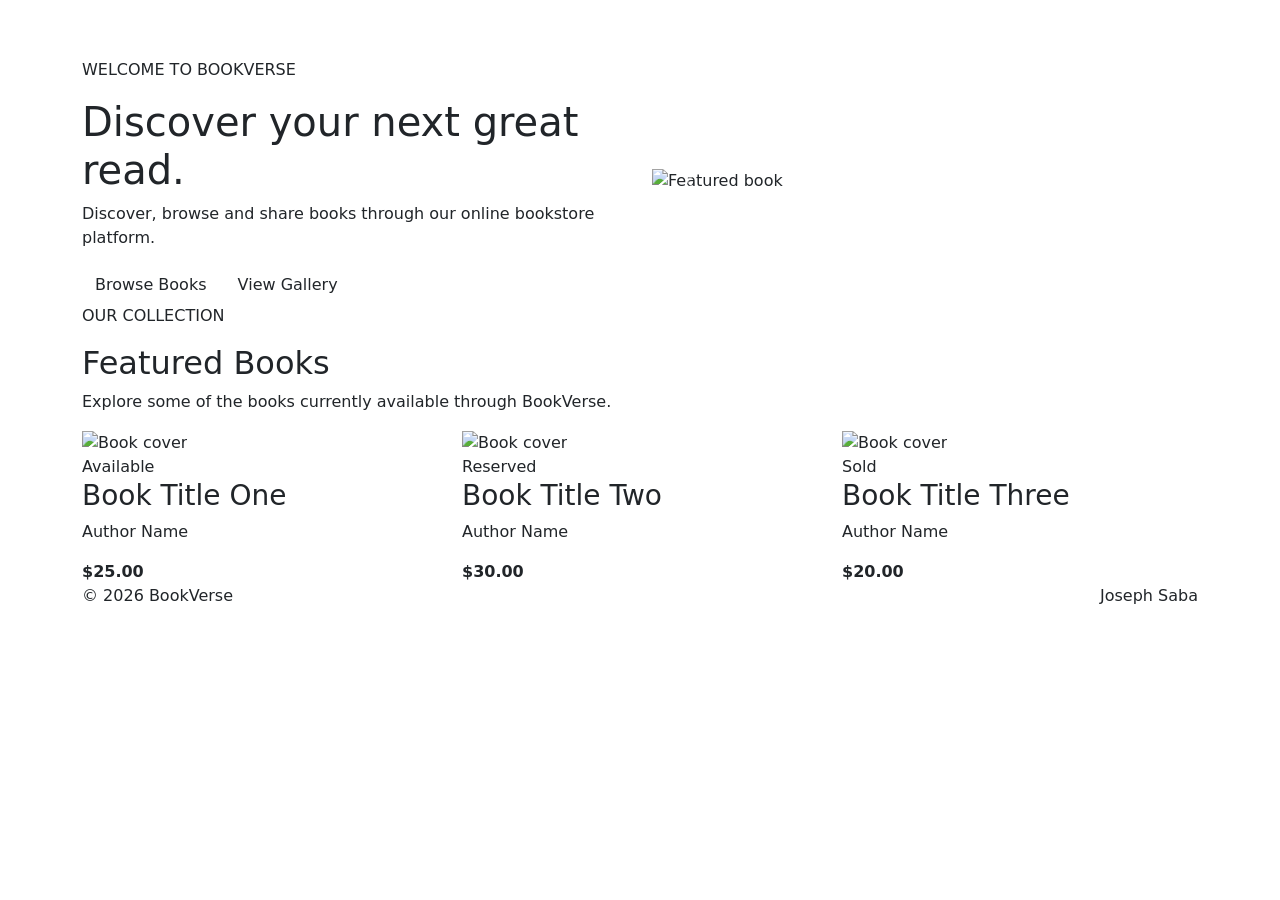
==== a1/index.html @ 8019f0b9 "Fix BookVerse homepage"" ====
<!DOCTYPE html>
<html lang="en">

<head>
    <meta charset="UTF-8">
    <meta name="viewport" content="width=device-width, initial-scale=1.0">

    <title>BookVerse | Home</title>

    <!-- Bootstrap 5 -->
    <link
        href="https://cdn.jsdelivr.net/npm/bootstrap@5.3.3/dist/css/bootstrap.min.css"
        rel="stylesheet"
    >

    <!-- Google Fonts -->
    <link
        href="https://fonts.googleapis.com/css2?family=Elms+Sans:wght@400;500;600;700&family=Righteous&display=swap"
        rel="stylesheet"
    >

    <!-- Material Icons -->
    <link
        href="https://fonts.googleapis.com/icon?family=Material+Icons"
        rel="stylesheet"
    >

    <!-- YOUR CSS -->
    <link rel="stylesheet" href="style.css">
</head>


<body>

<!-- ================= NAVBAR ================= -->

<nav class="navbar navbar-expand-lg navbar-dark">
    <div class="container">

        <a class="navbar-brand" href="index.html">
            <span class="material-icons">menu_book</span>
            BookVerse
        </a>

        <button
            class="navbar-toggler"
            type="button"
            data-bs-toggle="collapse"
            data-bs-target="#navbarMenu"
            aria-controls="navbarMenu"
            aria-expanded="false"
            aria-label="Toggle navigation"
        >
            <span class="navbar-toggler-icon"></span>
        </button>

        <div class="collapse navbar-collapse" id="navbarMenu">

            <ul class="navbar-nav ms-auto">

                <li class="nav-item">
                    <a class="nav-link active" href="index.html">
                        Home
                    </a>
                </li>

                <li class="nav-item">
                    <a class="nav-link" href="books.html">
                        Books
                    </a>
                </li>

                <li class="nav-item">
                    <a class="nav-link" href="gallery.html">
                        Gallery
                    </a>
                </li>

                <li class="nav-item">
                    <a class="nav-link" href="add.html">
                        Add Book
                    </a>
                </li>

            </ul>

        </div>

    </div>
</nav>


<!-- ================= HERO ================= -->

<section class="hero">

    <div class="container">

        <div class="row align-items-center">

            <div class="col-lg-6">

                <p class="eyebrow">
                    WELCOME TO BOOKVERSE
                </p>

                <h1>
                    Discover your next
                    <span>great read.</span>
                </h1>

                <p class="hero-description">
                    Discover, browse and share books through our
                    online bookstore platform.
                </p>

                <div class="hero-buttons">

                    <a
                        href="books.html"
                        class="btn btn-primary-custom"
                    >
                        Browse Books
                    </a>

                    <a
                        href="gallery.html"
                        class="btn btn-outline-custom"
                    >
                        View Gallery
                    </a>

                </div>

            </div>


            <div class="col-lg-6 mt-4 mt-lg-0">

                <div
                    id="bookCarousel"
                    class="carousel slide"
                    data-bs-ride="carousel"
                >

                    <div class="carousel-indicators">

                        <button
                            type="button"
                            data-bs-target="#bookCarousel"
                            data-bs-slide-to="0"
                            class="active"
                            aria-current="true"
                        ></button>

                        <button
                            type="button"
                            data-bs-target="#bookCarousel"
                            data-bs-slide-to="1"
                        ></button>

                        <button
                            type="button"
                            data-bs-target="#bookCarousel"
                            data-bs-slide-to="2"
                        ></button>

                    </div>


                    <div class="carousel-inner">

                        <div class="carousel-item active">
                            <img
                                src="images/book1.jpg"
                                class="d-block w-100"
                                alt="Featured book"
                            >
                        </div>

                        <div class="carousel-item">
                            <img
                                src="images/book2.jpg"
                                class="d-block w-100"
                                alt="Featured book"
                            >
                        </div>

                        <div class="carousel-item">
                            <img
                                src="images/book3.jpg"
                                class="d-block w-100"
                                alt="Featured book"
                            >
                        </div>

                    </div>


                    <button
                        class="carousel-control-prev"
                        type="button"
                        data-bs-target="#bookCarousel"
                        data-bs-slide="prev"
                    >
                        <span class="carousel-control-prev-icon"></span>
                        <span class="visually-hidden">
                            Previous
                        </span>
                    </button>


                    <button
                        class="carousel-control-next"
                        type="button"
                        data-bs-target="#bookCarousel"
                        data-bs-slide="next"
                    >
                        <span class="carousel-control-next-icon"></span>
                        <span class="visually-hidden">
                            Next
                        </span>
                    </button>

                </div>

            </div>

        </div>

    </div>

</section>


<!-- ================= FEATURED BOOKS ================= -->

<section class="featured">

    <div class="container">

        <div class="section-title">

            <p class="eyebrow">
                OUR COLLECTION
            </p>

            <h2>
                Featured Books
            </h2>

            <p>
                Explore some of the books currently available
                through BookVerse.
            </p>

        </div>


        <div class="row g-4">


            <!-- BOOK 1 -->

            <div class="col-md-6 col-lg-4">

                <div class="book-card">

                    <img
                        src="images/book1.jpg"
                        alt="Book cover"
                    >

                    <div class="book-card-content">

                        <span class="status available">
                            Available
                        </span>

                        <h3>
                            Book Title One
                        </h3>

                        <p>
                            Author Name
                        </p>

                        <strong>
                            $25.00
                        </strong>

                    </div>

                </div>

            </div>


            <!-- BOOK 2 -->

            <div class="col-md-6 col-lg-4">

                <div class="book-card">

                    <img
                        src="images/book2.jpg"
                        alt="Book cover"
                    >

                    <div class="book-card-content">

                        <span class="status reserved">
                            Reserved
                        </span>

                        <h3>
                            Book Title Two
                        </h3>

                        <p>
                            Author Name
                        </p>

                        <strong>
                            $30.00
                        </strong>

                    </div>

                </div>

            </div>


            <!-- BOOK 3 -->

            <div class="col-md-6 col-lg-4">

                <div class="book-card">

                    <img
                        src="images/book3.jpg"
                        alt="Book cover"
                    >

                    <div class="book-card-content">

                        <span class="status sold">
                            Sold
                        </span>

                        <h3>
                            Book Title Three
                        </h3>

                        <p>
                            Author Name
                        </p>

                        <strong>
                            $20.00
                        </strong>

                    </div>

                </div>

            </div>

        </div>

    </div>

</section>


<!-- ================= FOOTER ================= -->

<footer>

    <div class="container">

        <div class="row">

            <div class="col-md-6">
                <p>
                    © 2026 BookVerse
                </p>
            </div>

            <div class="col-md-6 text-md-end">
                <p>
                    Joseph Saba
                </p>
            </div>

        </div>

    </div>

</footer>


<!-- Bootstrap JavaScript -->
<script
    src="https://cdn.jsdelivr.net/npm/bootstrap@5.3.3/dist/js/bootstrap.bundle.min.js">
</script>

<!-- YOUR JavaScript -->
<script src="scripts.js"></script>

</body>
</html>
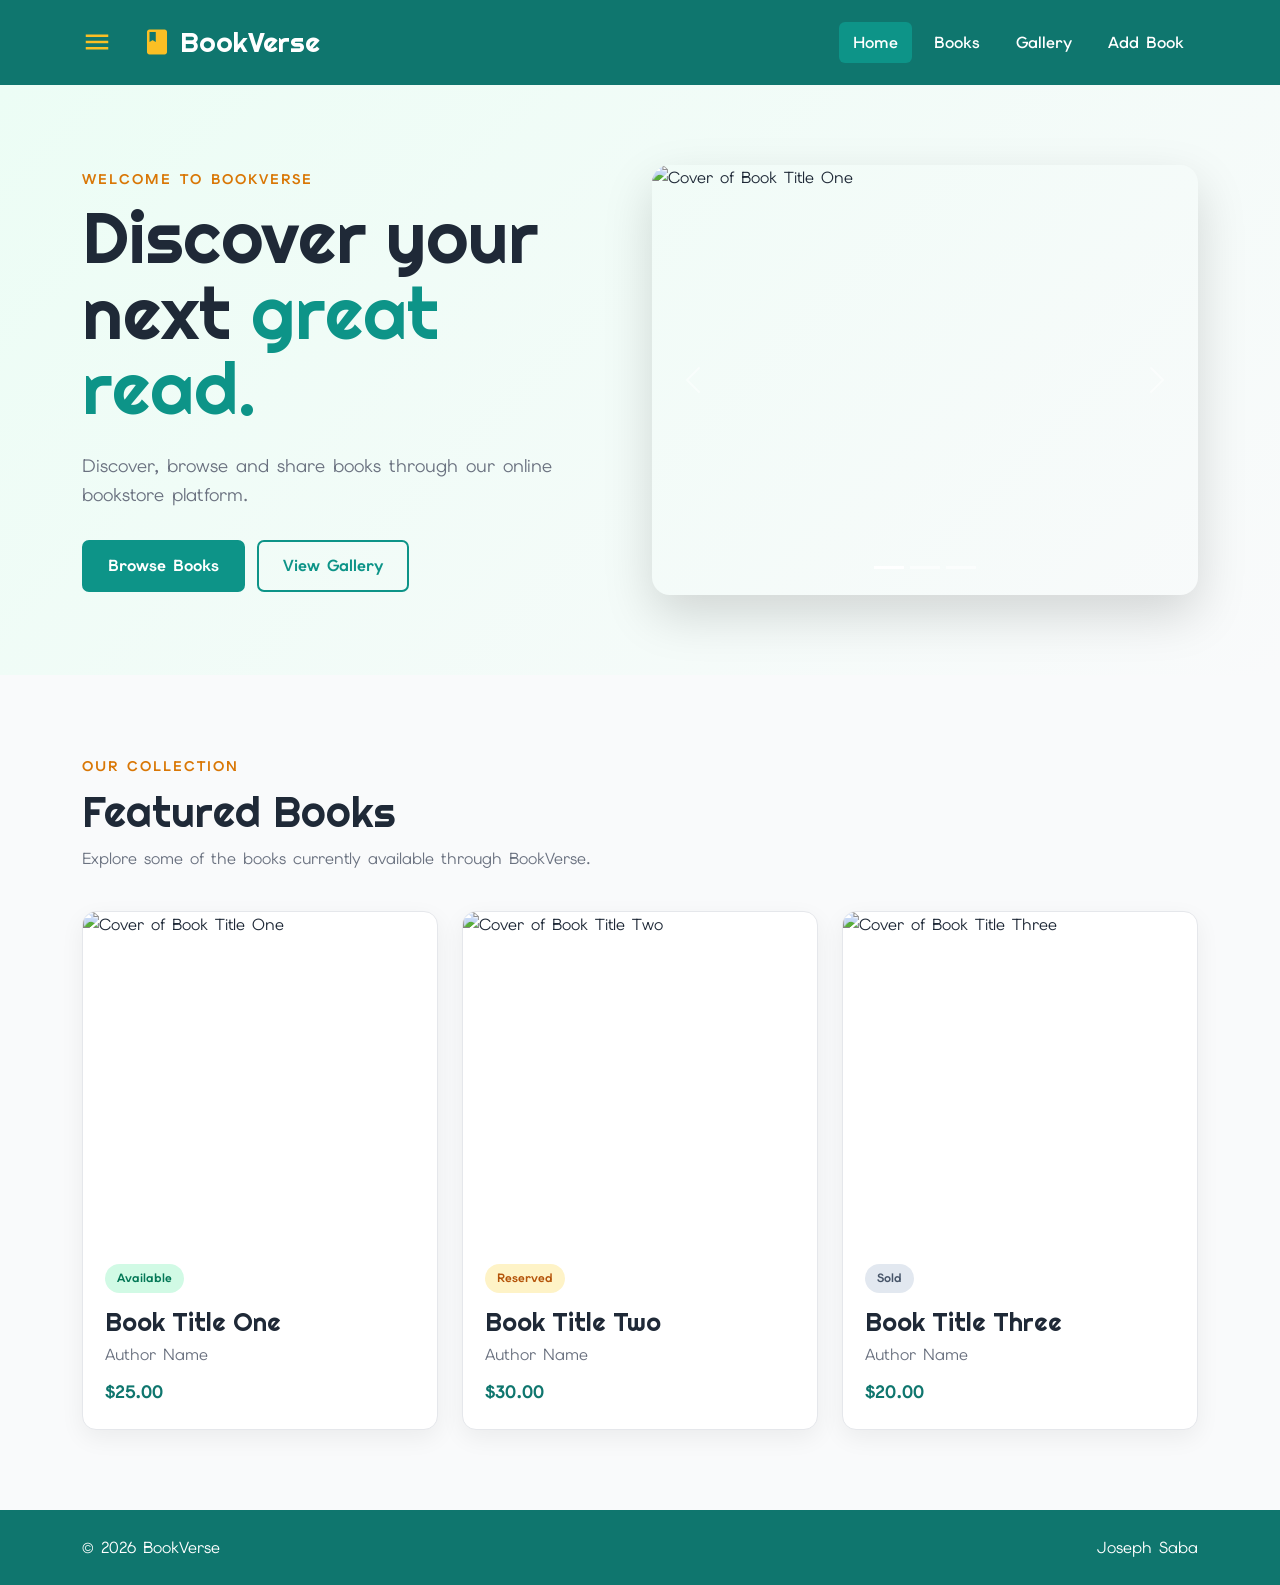
==== commit 091c34a4: "Diagnosing Issues for HTML pages and CSS" ====
--- a/a1/index.html
+++ b/a1/index.html
@@ -7,407 +7,288 @@
 
     <title>BookVerse | Home</title>
 
-    <!-- Bootstrap 5 -->
     <link
         href="https://cdn.jsdelivr.net/npm/bootstrap@5.3.3/dist/css/bootstrap.min.css"
         rel="stylesheet"
     >
 
-    <!-- Google Fonts -->
     <link
         href="https://fonts.googleapis.com/css2?family=Elms+Sans:wght@400;500;600;700&family=Righteous&display=swap"
         rel="stylesheet"
     >
 
-    <!-- Material Icons -->
     <link
         href="https://fonts.googleapis.com/icon?family=Material+Icons"
         rel="stylesheet"
     >
 
-    <!-- YOUR CSS -->
-    <link rel="stylesheet" href="style.css">
+    <link rel="stylesheet" href="assets/css/style.css">
 </head>
 
-
 <body>
 
-<!-- ================= NAVBAR ================= -->
-
-<nav class="navbar navbar-expand-lg navbar-dark">
-    <div class="container">
-
-        <a class="navbar-brand" href="index.html">
-            <span class="material-icons">menu_book</span>
-            BookVerse
-        </a>
-
-        <button
-            class="navbar-toggler"
-            type="button"
-            data-bs-toggle="collapse"
-            data-bs-target="#navbarMenu"
-            aria-controls="navbarMenu"
-            aria-expanded="false"
-            aria-label="Toggle navigation"
-        >
-            <span class="navbar-toggler-icon"></span>
-        </button>
-
-        <div class="collapse navbar-collapse" id="navbarMenu">
-
-            <ul class="navbar-nav ms-auto">
-
-                <li class="nav-item">
-                    <a class="nav-link active" href="index.html">
-                        Home
-                    </a>
-                </li>
-
-                <li class="nav-item">
-                    <a class="nav-link" href="books.html">
-                        Books
-                    </a>
-                </li>
-
-                <li class="nav-item">
-                    <a class="nav-link" href="gallery.html">
-                        Gallery
-                    </a>
-                </li>
-
-                <li class="nav-item">
-                    <a class="nav-link" href="add.html">
-                        Add Book
-                    </a>
-                </li>
-
-            </ul>
-
+    <nav class="navbar navbar-expand-lg navbar-dark">
+        <div class="container">
+            <a class="navbar-brand" href="index.html">
+                <span class="material-icons" aria-hidden="true">menu_book</span>
+                BookVerse
+            </a>
+
+            <button
+                class="navbar-toggler"
+                type="button"
+                data-bs-toggle="collapse"
+                data-bs-target="#navbarMenu"
+                aria-controls="navbarMenu"
+                aria-expanded="false"
+                aria-label="Toggle navigation"
+            >
+                <span class="navbar-toggler-icon"></span>
+            </button>
+
+            <div class="collapse navbar-collapse" id="navbarMenu">
+                <ul class="navbar-nav ms-auto">
+                    <li class="nav-item">
+                        <a
+                            class="nav-link active"
+                            href="index.html"
+                            aria-current="page"
+                        >
+                            Home
+                        </a>
+                    </li>
+
+                    <li class="nav-item">
+                        <a class="nav-link" href="books.html">Books</a>
+                    </li>
+
+                    <li class="nav-item">
+                        <a class="nav-link" href="gallery.html">Gallery</a>
+                    </li>
+
+                    <li class="nav-item">
+                        <a class="nav-link" href="add.html">Add Book</a>
+                    </li>
+                </ul>
+            </div>
         </div>
-
-    </div>
-</nav>
-
-
-<!-- ================= HERO ================= -->
-
-<section class="hero">
-
-    <div class="container">
-
-        <div class="row align-items-center">
-
-            <div class="col-lg-6">
-
-                <p class="eyebrow">
-                    WELCOME TO BOOKVERSE
-                </p>
-
-                <h1>
-                    Discover your next
-                    <span>great read.</span>
-                </h1>
-
-                <p class="hero-description">
-                    Discover, browse and share books through our
-                    online bookstore platform.
-                </p>
-
-                <div class="hero-buttons">
-
-                    <a
-                        href="books.html"
-                        class="btn btn-primary-custom"
-                    >
-                        Browse Books
-                    </a>
-
-                    <a
-                        href="gallery.html"
-                        class="btn btn-outline-custom"
-                    >
-                        View Gallery
-                    </a>
-
-                </div>
-
-            </div>
-
-
-            <div class="col-lg-6 mt-4 mt-lg-0">
-
-                <div
-                    id="bookCarousel"
-                    class="carousel slide"
-                    data-bs-ride="carousel"
-                >
-
-                    <div class="carousel-indicators">
-
-                        <button
-                            type="button"
-                            data-bs-target="#bookCarousel"
-                            data-bs-slide-to="0"
-                            class="active"
-                            aria-current="true"
-                        ></button>
-
-                        <button
-                            type="button"
-                            data-bs-target="#bookCarousel"
-                            data-bs-slide-to="1"
-                        ></button>
-
-                        <button
-                            type="button"
-                            data-bs-target="#bookCarousel"
-                            data-bs-slide-to="2"
-                        ></button>
-
-                    </div>
-
-
-                    <div class="carousel-inner">
-
-                        <div class="carousel-item active">
+    </nav>
+
+    <main>
+        <section class="hero">
+            <div class="container">
+                <div class="row align-items-center">
+                    <div class="col-lg-6">
+                        <p class="eyebrow">WELCOME TO BOOKVERSE</p>
+
+                        <h1>
+                            Discover your next
+                            <span>great read.</span>
+                        </h1>
+
+                        <p class="hero-description">
+                            Discover, browse and share books through our
+                            online bookstore platform.
+                        </p>
+
+                        <div class="hero-buttons">
+                            <a
+                                href="books.html"
+                                class="btn btn-primary-custom"
+                            >
+                                Browse Books
+                            </a>
+
+                            <a
+                                href="gallery.html"
+                                class="btn btn-outline-custom"
+                            >
+                                View Gallery
+                            </a>
+                        </div>
+                    </div>
+
+                    <div class="col-lg-6 mt-4 mt-lg-0">
+                        <div
+                            id="bookCarousel"
+                            class="carousel slide"
+                            data-bs-ride="carousel"
+                            aria-label="Featured books"
+                        >
+                            <div class="carousel-indicators">
+                                <button
+                                    type="button"
+                                    data-bs-target="#bookCarousel"
+                                    data-bs-slide-to="0"
+                                    class="active"
+                                    aria-current="true"
+                                    aria-label="Show featured book one"
+                                ></button>
+
+                                <button
+                                    type="button"
+                                    data-bs-target="#bookCarousel"
+                                    data-bs-slide-to="1"
+                                    aria-label="Show featured book two"
+                                ></button>
+
+                                <button
+                                    type="button"
+                                    data-bs-target="#bookCarousel"
+                                    data-bs-slide-to="2"
+                                    aria-label="Show featured book three"
+                                ></button>
+                            </div>
+
+                            <div class="carousel-inner">
+                                <div class="carousel-item active">
+                                    <img
+                                        src="images/book1.jpg"
+                                        class="d-block w-100"
+                                        alt="Cover of Book Title One"
+                                    >
+                                </div>
+
+                                <div class="carousel-item">
+                                    <img
+                                        src="images/book2.jpg"
+                                        class="d-block w-100"
+                                        alt="Cover of Book Title Two"
+                                    >
+                                </div>
+
+                                <div class="carousel-item">
+                                    <img
+                                        src="images/book3.jpg"
+                                        class="d-block w-100"
+                                        alt="Cover of Book Title Three"
+                                    >
+                                </div>
+                            </div>
+
+                            <button
+                                class="carousel-control-prev"
+                                type="button"
+                                data-bs-target="#bookCarousel"
+                                data-bs-slide="prev"
+                                aria-label="Previous featured book"
+                            >
+                                <span
+                                    class="carousel-control-prev-icon"
+                                    aria-hidden="true"
+                                ></span>
+                            </button>
+
+                            <button
+                                class="carousel-control-next"
+                                type="button"
+                                data-bs-target="#bookCarousel"
+                                data-bs-slide="next"
+                                aria-label="Next featured book"
+                            >
+                                <span
+                                    class="carousel-control-next-icon"
+                                    aria-hidden="true"
+                                ></span>
+                            </button>
+                        </div>
+                    </div>
+                </div>
+            </div>
+        </section>
+
+        <section class="featured">
+            <div class="container">
+                <div class="section-title">
+                    <p class="eyebrow">OUR COLLECTION</p>
+
+                    <h2>Featured Books</h2>
+
+                    <p>
+                        Explore some of the books currently available
+                        through BookVerse.
+                    </p>
+                </div>
+
+                <div class="row g-4">
+                    <div class="col-md-6 col-lg-4">
+                        <article class="book-card">
                             <img
                                 src="images/book1.jpg"
-                                class="d-block w-100"
-                                alt="Featured book"
-                            >
-                        </div>
-
-                        <div class="carousel-item">
+                                alt="Cover of Book Title One"
+                                loading="lazy"
+                            >
+
+                            <div class="book-card-content">
+                                <span class="status available">
+                                    Available
+                                </span>
+
+                                <h3>Book Title One</h3>
+                                <p>Author Name</p>
+                                <strong>$25.00</strong>
+                            </div>
+                        </article>
+                    </div>
+
+                    <div class="col-md-6 col-lg-4">
+                        <article class="book-card">
                             <img
                                 src="images/book2.jpg"
-                                class="d-block w-100"
-                                alt="Featured book"
-                            >
-                        </div>
-
-                        <div class="carousel-item">
+                                alt="Cover of Book Title Two"
+                                loading="lazy"
+                            >
+
+                            <div class="book-card-content">
+                                <span class="status reserved">
+                                    Reserved
+                                </span>
+
+                                <h3>Book Title Two</h3>
+                                <p>Author Name</p>
+                                <strong>$30.00</strong>
+                            </div>
+                        </article>
+                    </div>
+
+                    <div class="col-md-6 col-lg-4">
+                        <article class="book-card">
                             <img
                                 src="images/book3.jpg"
-                                class="d-block w-100"
-                                alt="Featured book"
-                            >
-                        </div>
-
-                    </div>
-
-
-                    <button
-                        class="carousel-control-prev"
-                        type="button"
-                        data-bs-target="#bookCarousel"
-                        data-bs-slide="prev"
-                    >
-                        <span class="carousel-control-prev-icon"></span>
-                        <span class="visually-hidden">
-                            Previous
-                        </span>
-                    </button>
-
-
-                    <button
-                        class="carousel-control-next"
-                        type="button"
-                        data-bs-target="#bookCarousel"
-                        data-bs-slide="next"
-                    >
-                        <span class="carousel-control-next-icon"></span>
-                        <span class="visually-hidden">
-                            Next
-                        </span>
-                    </button>
-
-                </div>
-
-            </div>
-
+                                alt="Cover of Book Title Three"
+                                loading="lazy"
+                            >
+
+                            <div class="book-card-content">
+                                <span class="status sold">Sold</span>
+
+                                <h3>Book Title Three</h3>
+                                <p>Author Name</p>
+                                <strong>$20.00</strong>
+                            </div>
+                        </article>
+                    </div>
+                </div>
+            </div>
+        </section>
+    </main>
+
+    <footer>
+        <div class="container">
+            <div class="row">
+                <div class="col-md-6">
+                    <p>&copy; 2026 BookVerse</p>
+                </div>
+
+                <div class="col-md-6 text-md-end">
+                    <p>Joseph Saba</p>
+                </div>
+            </div>
         </div>
-
-    </div>
-
-</section>
-
-
-<!-- ================= FEATURED BOOKS ================= -->
-
-<section class="featured">
-
-    <div class="container">
-
-        <div class="section-title">
-
-            <p class="eyebrow">
-                OUR COLLECTION
-            </p>
-
-            <h2>
-                Featured Books
-            </h2>
-
-            <p>
-                Explore some of the books currently available
-                through BookVerse.
-            </p>
-
-        </div>
-
-
-        <div class="row g-4">
-
-
-            <!-- BOOK 1 -->
-
-            <div class="col-md-6 col-lg-4">
-
-                <div class="book-card">
-
-                    <img
-                        src="images/book1.jpg"
-                        alt="Book cover"
-                    >
-
-                    <div class="book-card-content">
-
-                        <span class="status available">
-                            Available
-                        </span>
-
-                        <h3>
-                            Book Title One
-                        </h3>
-
-                        <p>
-                            Author Name
-                        </p>
-
-                        <strong>
-                            $25.00
-                        </strong>
-
-                    </div>
-
-                </div>
-
-            </div>
-
-
-            <!-- BOOK 2 -->
-
-            <div class="col-md-6 col-lg-4">
-
-                <div class="book-card">
-
-                    <img
-                        src="images/book2.jpg"
-                        alt="Book cover"
-                    >
-
-                    <div class="book-card-content">
-
-                        <span class="status reserved">
-                            Reserved
-                        </span>
-
-                        <h3>
-                            Book Title Two
-                        </h3>
-
-                        <p>
-                            Author Name
-                        </p>
-
-                        <strong>
-                            $30.00
-                        </strong>
-
-                    </div>
-
-                </div>
-
-            </div>
-
-
-            <!-- BOOK 3 -->
-
-            <div class="col-md-6 col-lg-4">
-
-                <div class="book-card">
-
-                    <img
-                        src="images/book3.jpg"
-                        alt="Book cover"
-                    >
-
-                    <div class="book-card-content">
-
-                        <span class="status sold">
-                            Sold
-                        </span>
-
-                        <h3>
-                            Book Title Three
-                        </h3>
-
-                        <p>
-                            Author Name
-                        </p>
-
-                        <strong>
-                            $20.00
-                        </strong>
-
-                    </div>
-
-                </div>
-
-            </div>
-
-        </div>
-
-    </div>
-
-</section>
-
-
-<!-- ================= FOOTER ================= -->
-
-<footer>
-
-    <div class="container">
-
-        <div class="row">
-
-            <div class="col-md-6">
-                <p>
-                    © 2026 BookVerse
-                </p>
-            </div>
-
-            <div class="col-md-6 text-md-end">
-                <p>
-                    Joseph Saba
-                </p>
-            </div>
-
-        </div>
-
-    </div>
-
-</footer>
-
-
-<!-- Bootstrap JavaScript -->
-<script
-    src="https://cdn.jsdelivr.net/npm/bootstrap@5.3.3/dist/js/bootstrap.bundle.min.js">
-</script>
-
-<!-- YOUR JavaScript -->
-<script src="scripts.js"></script>
+    </footer>
+
+    <script src="https://cdn.jsdelivr.net/npm/bootstrap@5.3.3/dist/js/bootstrap.bundle.min.js"></script>
+    <script src="scripts.js"></script>
 
 </body>
 </html>
--- a/a1/assets/css/style.css
+++ b/a1/assets/css/style.css
@@ -0,0 +1,304 @@
+/* =========================================
+   BOOKVERSE
+========================================= */
+
+:root {
+    --teal: #0d9488;
+    --dark-teal: #0f766e;
+    --orange: #d97706;
+    --amber: #fbbf24;
+    --green: #10b981;
+    --slate: #475569;
+    --dark: #1f2937;
+    --grey: #6b7280;
+    --light: #f9fafb;
+    --white: #ffffff;
+    --border: #e5e7eb;
+}
+
+* {
+    box-sizing: border-box;
+}
+
+html {
+    scroll-behavior: smooth;
+}
+
+body {
+    margin: 0;
+    font-family: "Elms Sans", Arial, sans-serif;
+    background-color: var(--light);
+    color: var(--dark);
+    line-height: 1.6;
+}
+
+h1,
+h2,
+h3 {
+    font-family: "Righteous", sans-serif;
+}
+
+img {
+    max-width: 100%;
+}
+
+/* ---------- NAVBAR ---------- */
+
+.navbar {
+    background-color: var(--dark-teal);
+    padding: 15px 0;
+}
+
+.navbar-brand {
+    display: flex;
+    align-items: center;
+    gap: 8px;
+    font-family: "Righteous", sans-serif;
+    font-size: 28px;
+}
+
+.navbar-brand .material-icons {
+    color: var(--amber);
+    font-size: 30px;
+}
+
+.nav-link {
+    color: var(--white) !important;
+    font-weight: 600;
+    margin-left: 8px;
+    padding: 8px 14px !important;
+    border-radius: 6px;
+}
+
+.nav-link:hover,
+.nav-link.active {
+    background-color: var(--teal);
+}
+
+.nav-link:focus-visible,
+.btn:focus-visible,
+.navbar-toggler:focus-visible {
+    outline: 3px solid var(--amber);
+    outline-offset: 3px;
+}
+
+/* ---------- HERO ---------- */
+
+.hero {
+    padding: 80px 0;
+    background: linear-gradient(135deg, #ecfdf5, #f9fafb);
+}
+
+.eyebrow {
+    color: var(--orange);
+    font-weight: 700;
+    font-size: 14px;
+    letter-spacing: 2px;
+    margin-bottom: 10px;
+}
+
+.hero h1 {
+    font-size: clamp(45px, 6vw, 72px);
+    line-height: 1.05;
+    margin-bottom: 25px;
+}
+
+.hero h1 span {
+    color: var(--teal);
+}
+
+.hero-description {
+    color: var(--grey);
+    font-size: 18px;
+    max-width: 550px;
+    margin-bottom: 30px;
+}
+
+.hero-buttons {
+    display: flex;
+    gap: 12px;
+    flex-wrap: wrap;
+}
+
+/* ---------- BUTTONS ---------- */
+
+.btn-primary-custom,
+.btn-outline-custom {
+    padding: 12px 24px;
+    font-weight: 700;
+    border-radius: 7px;
+}
+
+.btn-primary-custom {
+    background-color: var(--teal);
+    border: 2px solid var(--teal);
+    color: var(--white);
+}
+
+.btn-primary-custom:hover {
+    background-color: var(--dark-teal);
+    border-color: var(--dark-teal);
+    color: var(--white);
+}
+
+.btn-outline-custom {
+    border: 2px solid var(--teal);
+    color: var(--teal);
+}
+
+.btn-outline-custom:hover {
+    background-color: var(--teal);
+    color: var(--white);
+}
+
+/* ---------- CAROUSEL ---------- */
+
+.carousel {
+    border-radius: 18px;
+    overflow: hidden;
+    box-shadow: 0 20px 50px rgba(0, 0, 0, 0.15);
+}
+
+.carousel img {
+    width: 100%;
+    height: 430px;
+    object-fit: cover;
+    display: block;
+}
+
+/* ---------- FEATURED BOOKS ---------- */
+
+.featured {
+    padding: 80px 0;
+}
+
+.section-title {
+    margin-bottom: 40px;
+}
+
+.section-title h2 {
+    font-size: 42px;
+    margin-bottom: 8px;
+}
+
+.section-title p:last-child {
+    color: var(--grey);
+}
+
+/* ---------- BOOK CARDS ---------- */
+
+.book-card {
+    height: 100%;
+    background-color: var(--white);
+    border: 1px solid var(--border);
+    border-radius: 14px;
+    overflow: hidden;
+    box-shadow: 0 8px 25px rgba(0, 0, 0, 0.06);
+    transition: transform 0.2s ease, box-shadow 0.2s ease;
+}
+
+.book-card:hover {
+    transform: translateY(-6px);
+    box-shadow: 0 18px 35px rgba(0, 0, 0, 0.12);
+}
+
+.book-card > img {
+    width: 100%;
+    height: 330px;
+    object-fit: cover;
+    display: block;
+}
+
+.book-card-content {
+    padding: 22px;
+}
+
+.book-card h3 {
+    font-size: 25px;
+    margin-top: 14px;
+    margin-bottom: 5px;
+}
+
+.book-card p {
+    color: var(--grey);
+    margin-bottom: 10px;
+}
+
+.book-card strong {
+    color: var(--dark-teal);
+    font-size: 18px;
+}
+
+/* ---------- STATUS ---------- */
+
+.status {
+    display: inline-block;
+    padding: 5px 12px;
+    border-radius: 50px;
+    font-size: 12px;
+    font-weight: 700;
+}
+
+.status.available {
+    background-color: #d1fae5;
+    color: #047857;
+}
+
+.status.reserved {
+    background-color: #fef3c7;
+    color: #b45309;
+}
+
+.status.sold {
+    background-color: #e2e8f0;
+    color: var(--slate);
+}
+
+/* ---------- FOOTER ---------- */
+
+footer {
+    background-color: var(--dark-teal);
+    color: var(--white);
+    padding: 25px 0;
+}
+
+footer p {
+    margin: 0;
+}
+
+/* ---------- MOBILE ---------- */
+
+@media (max-width: 767px) {
+    .hero {
+        padding: 55px 0;
+    }
+
+    .hero h1 {
+        font-size: 45px;
+    }
+
+    .carousel img {
+        height: 300px;
+    }
+
+    .featured {
+        padding: 55px 0;
+    }
+
+    .section-title h2 {
+        font-size: 34px;
+    }
+}
+
+@media (prefers-reduced-motion: reduce) {
+    html {
+        scroll-behavior: auto;
+    }
+
+    *,
+    *::before,
+    *::after {
+        animation-duration: 0.01ms !important;
+        transition-duration: 0.01ms !important;
+    }
+}
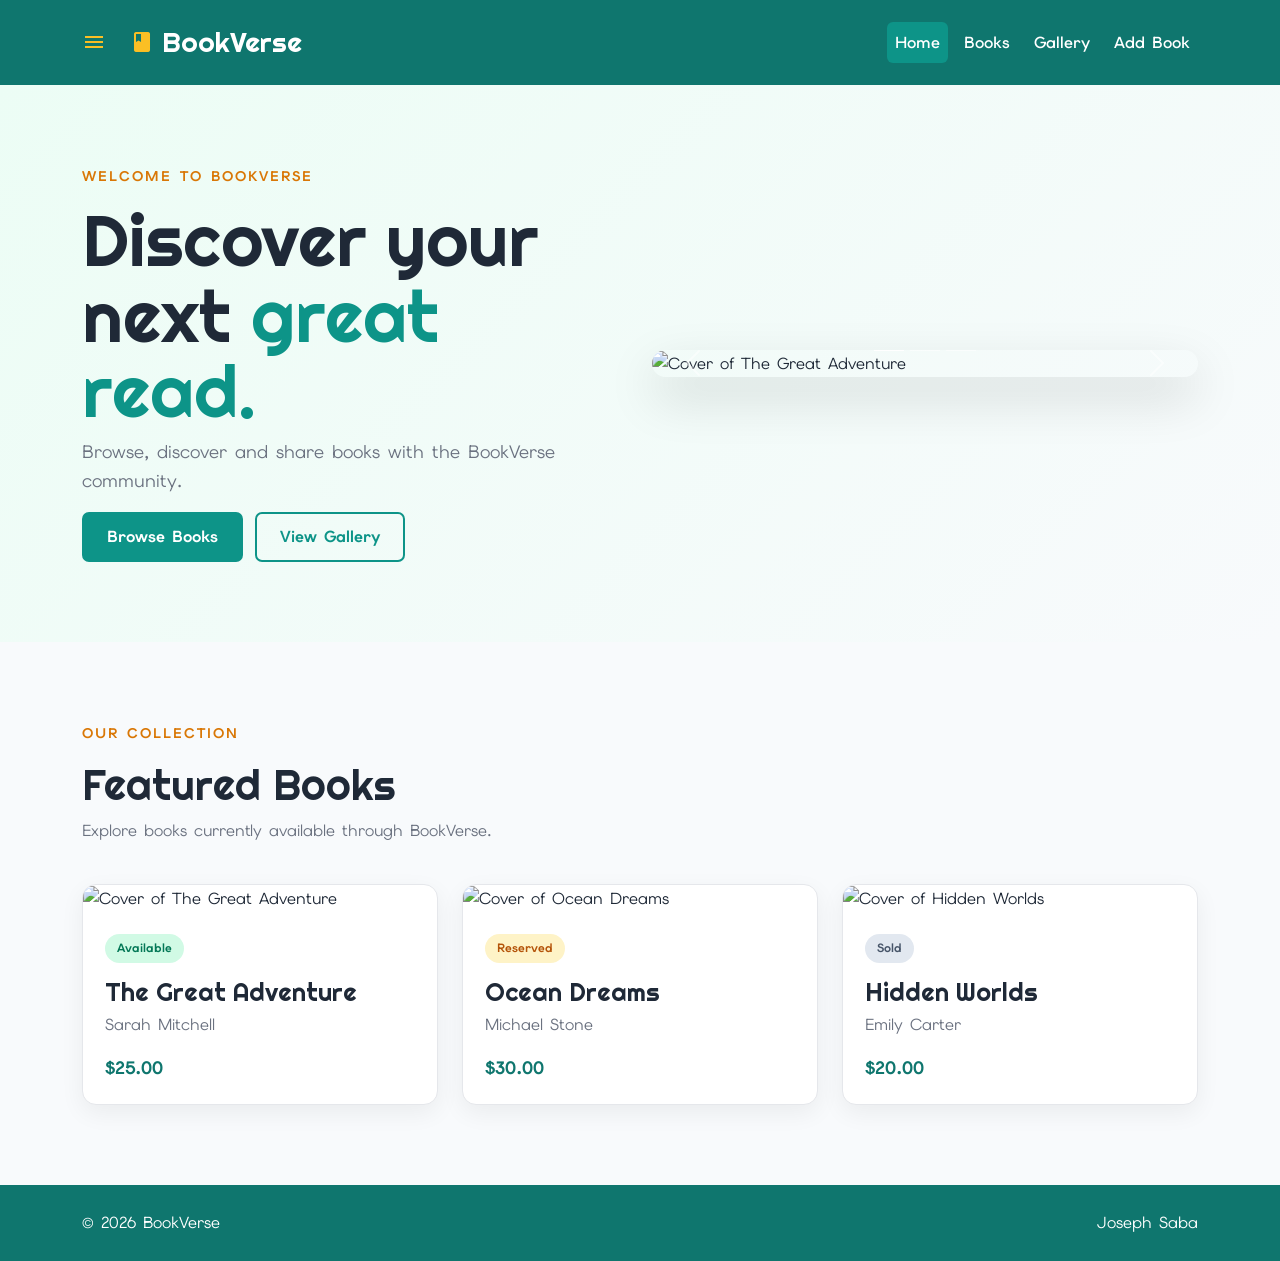
==== commit 5800cec9: "Finalising Diagnosis and Testing Website" ====
--- a/a1/index.html
+++ b/a1/index.html
@@ -1,294 +1,137 @@
 <!DOCTYPE html>
 <html lang="en">
-
 <head>
     <meta charset="UTF-8">
-    <meta name="viewport" content="width=device-width, initial-scale=1.0">
-
+    <meta name="viewport" content="width=device-width, initial-scale=1">
     <title>BookVerse | Home</title>
-
-    <link
-        href="https://cdn.jsdelivr.net/npm/bootstrap@5.3.3/dist/css/bootstrap.min.css"
-        rel="stylesheet"
-    >
-
-    <link
-        href="https://fonts.googleapis.com/css2?family=Elms+Sans:wght@400;500;600;700&family=Righteous&display=swap"
-        rel="stylesheet"
-    >
-
-    <link
-        href="https://fonts.googleapis.com/icon?family=Material+Icons"
-        rel="stylesheet"
-    >
-
+    <link href="https://cdn.jsdelivr.net/npm/bootstrap@5.3.3/dist/css/bootstrap.min.css" rel="stylesheet">
+    <link href="https://fonts.googleapis.com/css2?family=Elms+Sans:wght@400;500;600;700&family=Righteous&display=swap" rel="stylesheet">
+    <link href="https://fonts.googleapis.com/icon?family=Material+Icons" rel="stylesheet">
     <link rel="stylesheet" href="assets/css/style.css">
 </head>
-
 <body>
 
-    <nav class="navbar navbar-expand-lg navbar-dark">
+<nav class="navbar navbar-expand-lg navbar-dark">
+    <div class="container">
+        <a class="navbar-brand" href="index.html">
+            <span class="material-icons" aria-hidden="true">menu_book</span>
+            BookVerse
+        </a>
+        <button class="navbar-toggler" type="button" data-bs-toggle="collapse" data-bs-target="#navbarMenu" aria-controls="navbarMenu" aria-expanded="false" aria-label="Toggle navigation">
+            <span class="navbar-toggler-icon"></span>
+        </button>
+        <div class="collapse navbar-collapse" id="navbarMenu">
+            <ul class="navbar-nav ms-auto">
+                <li class="nav-item"><a class="nav-link active" href="index.html" aria-current="page">Home</a></li>
+                <li class="nav-item"><a class="nav-link" href="books.html">Books</a></li>
+                <li class="nav-item"><a class="nav-link" href="gallery.html">Gallery</a></li>
+                <li class="nav-item"><a class="nav-link" href="add.html">Add Book</a></li>
+            </ul>
+        </div>
+    </div>
+</nav>
+
+<main>
+    <section class="hero">
         <div class="container">
-            <a class="navbar-brand" href="index.html">
-                <span class="material-icons" aria-hidden="true">menu_book</span>
-                BookVerse
-            </a>
+            <div class="row align-items-center">
+                <div class="col-lg-6">
+                    <p class="eyebrow">WELCOME TO BOOKVERSE</p>
+                    <h1>Discover your next <span>great read.</span></h1>
+                    <p class="hero-description">Browse, discover and share books with the BookVerse community.</p>
+                    <div class="hero-buttons">
+                        <a href="books.html" class="btn btn-primary-custom">Browse Books</a>
+                        <a href="gallery.html" class="btn btn-outline-custom">View Gallery</a>
+                    </div>
+                </div>
 
-            <button
-                class="navbar-toggler"
-                type="button"
-                data-bs-toggle="collapse"
-                data-bs-target="#navbarMenu"
-                aria-controls="navbarMenu"
-                aria-expanded="false"
-                aria-label="Toggle navigation"
-            >
-                <span class="navbar-toggler-icon"></span>
-            </button>
-
-            <div class="collapse navbar-collapse" id="navbarMenu">
-                <ul class="navbar-nav ms-auto">
-                    <li class="nav-item">
-                        <a
-                            class="nav-link active"
-                            href="index.html"
-                            aria-current="page"
-                        >
-                            Home
-                        </a>
-                    </li>
-
-                    <li class="nav-item">
-                        <a class="nav-link" href="books.html">Books</a>
-                    </li>
-
-                    <li class="nav-item">
-                        <a class="nav-link" href="gallery.html">Gallery</a>
-                    </li>
-
-                    <li class="nav-item">
-                        <a class="nav-link" href="add.html">Add Book</a>
-                    </li>
-                </ul>
-            </div>
-        </div>
-    </nav>
-
-    <main>
-        <section class="hero">
-            <div class="container">
-                <div class="row align-items-center">
-                    <div class="col-lg-6">
-                        <p class="eyebrow">WELCOME TO BOOKVERSE</p>
-
-                        <h1>
-                            Discover your next
-                            <span>great read.</span>
-                        </h1>
-
-                        <p class="hero-description">
-                            Discover, browse and share books through our
-                            online bookstore platform.
-                        </p>
-
-                        <div class="hero-buttons">
-                            <a
-                                href="books.html"
-                                class="btn btn-primary-custom"
-                            >
-                                Browse Books
-                            </a>
-
-                            <a
-                                href="gallery.html"
-                                class="btn btn-outline-custom"
-                            >
-                                View Gallery
-                            </a>
+                <div class="col-lg-6 mt-4 mt-lg-0">
+                    <div id="bookCarousel" class="carousel slide" data-bs-ride="carousel" aria-label="Featured books">
+                        <div class="carousel-indicators">
+                            <button type="button" data-bs-target="#bookCarousel" data-bs-slide-to="0" class="active" aria-current="true" aria-label="Book one"></button>
+                            <button type="button" data-bs-target="#bookCarousel" data-bs-slide-to="1" aria-label="Book two"></button>
+                            <button type="button" data-bs-target="#bookCarousel" data-bs-slide-to="2" aria-label="Book three"></button>
                         </div>
-                    </div>
-
-                    <div class="col-lg-6 mt-4 mt-lg-0">
-                        <div
-                            id="bookCarousel"
-                            class="carousel slide"
-                            data-bs-ride="carousel"
-                            aria-label="Featured books"
-                        >
-                            <div class="carousel-indicators">
-                                <button
-                                    type="button"
-                                    data-bs-target="#bookCarousel"
-                                    data-bs-slide-to="0"
-                                    class="active"
-                                    aria-current="true"
-                                    aria-label="Show featured book one"
-                                ></button>
-
-                                <button
-                                    type="button"
-                                    data-bs-target="#bookCarousel"
-                                    data-bs-slide-to="1"
-                                    aria-label="Show featured book two"
-                                ></button>
-
-                                <button
-                                    type="button"
-                                    data-bs-target="#bookCarousel"
-                                    data-bs-slide-to="2"
-                                    aria-label="Show featured book three"
-                                ></button>
+                        <div class="carousel-inner">
+                            <div class="carousel-item active">
+                                <img src="assets/images/covers/book1.jpg" alt="Cover of The Great Adventure">
                             </div>
-
-                            <div class="carousel-inner">
-                                <div class="carousel-item active">
-                                    <img
-                                        src="images/book1.jpg"
-                                        class="d-block w-100"
-                                        alt="Cover of Book Title One"
-                                    >
-                                </div>
-
-                                <div class="carousel-item">
-                                    <img
-                                        src="images/book2.jpg"
-                                        class="d-block w-100"
-                                        alt="Cover of Book Title Two"
-                                    >
-                                </div>
-
-                                <div class="carousel-item">
-                                    <img
-                                        src="images/book3.jpg"
-                                        class="d-block w-100"
-                                        alt="Cover of Book Title Three"
-                                    >
-                                </div>
+                            <div class="carousel-item">
+                                <img src="assets/images/covers/book2.jpg" alt="Cover of Ocean Dreams">
                             </div>
-
-                            <button
-                                class="carousel-control-prev"
-                                type="button"
-                                data-bs-target="#bookCarousel"
-                                data-bs-slide="prev"
-                                aria-label="Previous featured book"
-                            >
-                                <span
-                                    class="carousel-control-prev-icon"
-                                    aria-hidden="true"
-                                ></span>
-                            </button>
-
-                            <button
-                                class="carousel-control-next"
-                                type="button"
-                                data-bs-target="#bookCarousel"
-                                data-bs-slide="next"
-                                aria-label="Next featured book"
-                            >
-                                <span
-                                    class="carousel-control-next-icon"
-                                    aria-hidden="true"
-                                ></span>
-                            </button>
+                            <div class="carousel-item">
+                                <img src="assets/images/covers/book3.jpg" alt="Cover of Hidden Worlds">
+                            </div>
                         </div>
+                        <button class="carousel-control-prev" type="button" data-bs-target="#bookCarousel" data-bs-slide="prev" aria-label="Previous book">
+                            <span class="carousel-control-prev-icon" aria-hidden="true"></span>
+                        </button>
+                        <button class="carousel-control-next" type="button" data-bs-target="#bookCarousel" data-bs-slide="next" aria-label="Next book">
+                            <span class="carousel-control-next-icon" aria-hidden="true"></span>
+                        </button>
                     </div>
                 </div>
             </div>
-        </section>
+        </div>
+    </section>
 
-        <section class="featured">
-            <div class="container">
-                <div class="section-title">
-                    <p class="eyebrow">OUR COLLECTION</p>
+    <section class="featured">
+        <div class="container">
+            <div class="section-title">
+                <p class="eyebrow">OUR COLLECTION</p>
+                <h2>Featured Books</h2>
+                <p>Explore books currently available through BookVerse.</p>
+            </div>
 
-                    <h2>Featured Books</h2>
-
-                    <p>
-                        Explore some of the books currently available
-                        through BookVerse.
-                    </p>
+            <div class="row g-4">
+                <div class="col-md-6 col-lg-4">
+                    <article class="book-card">
+                        <img src="assets/images/covers/book1.jpg" alt="Cover of The Great Adventure" loading="lazy">
+                        <div class="book-card-content">
+                            <span class="status available">Available</span>
+                            <h3>The Great Adventure</h3>
+                            <p>Sarah Mitchell</p>
+                            <strong>$25.00</strong>
+                        </div>
+                    </article>
                 </div>
 
-                <div class="row g-4">
-                    <div class="col-md-6 col-lg-4">
-                        <article class="book-card">
-                            <img
-                                src="images/book1.jpg"
-                                alt="Cover of Book Title One"
-                                loading="lazy"
-                            >
-
-                            <div class="book-card-content">
-                                <span class="status available">
-                                    Available
-                                </span>
-
-                                <h3>Book Title One</h3>
-                                <p>Author Name</p>
-                                <strong>$25.00</strong>
-                            </div>
-                        </article>
-                    </div>
-
-                    <div class="col-md-6 col-lg-4">
-                        <article class="book-card">
-                            <img
-                                src="images/book2.jpg"
-                                alt="Cover of Book Title Two"
-                                loading="lazy"
-                            >
-
-                            <div class="book-card-content">
-                                <span class="status reserved">
-                                    Reserved
-                                </span>
-
-                                <h3>Book Title Two</h3>
-                                <p>Author Name</p>
-                                <strong>$30.00</strong>
-                            </div>
-                        </article>
-                    </div>
-
-                    <div class="col-md-6 col-lg-4">
-                        <article class="book-card">
-                            <img
-                                src="images/book3.jpg"
-                                alt="Cover of Book Title Three"
-                                loading="lazy"
-                            >
-
-                            <div class="book-card-content">
-                                <span class="status sold">Sold</span>
-
-                                <h3>Book Title Three</h3>
-                                <p>Author Name</p>
-                                <strong>$20.00</strong>
-                            </div>
-                        </article>
-                    </div>
-                </div>
-            </div>
-        </section>
-    </main>
-
-    <footer>
-        <div class="container">
-            <div class="row">
-                <div class="col-md-6">
-                    <p>&copy; 2026 BookVerse</p>
+                <div class="col-md-6 col-lg-4">
+                    <article class="book-card">
+                        <img src="assets/images/covers/book2.jpg" alt="Cover of Ocean Dreams" loading="lazy">
+                        <div class="book-card-content">
+                            <span class="status reserved">Reserved</span>
+                            <h3>Ocean Dreams</h3>
+                            <p>Michael Stone</p>
+                            <strong>$30.00</strong>
+                        </div>
+                    </article>
                 </div>
 
-                <div class="col-md-6 text-md-end">
-                    <p>Joseph Saba</p>
+                <div class="col-md-6 col-lg-4">
+                    <article class="book-card">
+                        <img src="assets/images/covers/book3.jpg" alt="Cover of Hidden Worlds" loading="lazy">
+                        <div class="book-card-content">
+                            <span class="status sold">Sold</span>
+                            <h3>Hidden Worlds</h3>
+                            <p>Emily Carter</p>
+                            <strong>$20.00</strong>
+                        </div>
+                    </article>
                 </div>
             </div>
         </div>
-    </footer>
+    </section>
+</main>
 
-    <script src="https://cdn.jsdelivr.net/npm/bootstrap@5.3.3/dist/js/bootstrap.bundle.min.js"></script>
-    <script src="scripts.js"></script>
+<footer>
+    <div class="container d-flex justify-content-between flex-wrap gap-2">
+        <p>&copy; 2026 BookVerse</p>
+        <p>Joseph Saba</p>
+    </div>
+</footer>
 
+<script src="https://cdn.jsdelivr.net/npm/bootstrap@5.3.3/dist/js/bootstrap.bundle.min.js"></script>
+<script src="assets/js/scripts.js"></script>
 </body>
 </html>
--- a/a1/assets/css/style.css
+++ b/a1/assets/css/style.css
@@ -1,17 +1,11 @@
-/* =========================================
-   BOOKVERSE
-========================================= */
-
 :root {
     --teal: #0d9488;
     --dark-teal: #0f766e;
     --orange: #d97706;
     --amber: #fbbf24;
-    --green: #10b981;
-    --slate: #475569;
     --dark: #1f2937;
     --grey: #6b7280;
-    --light: #f9fafb;
+    --light: #f8fafc;
     --white: #ffffff;
     --border: #e5e7eb;
 }
@@ -26,9 +20,9 @@
 
 body {
     margin: 0;
+    background: var(--light);
+    color: var(--dark);
     font-family: "Elms Sans", Arial, sans-serif;
-    background-color: var(--light);
-    color: var(--dark);
     line-height: 1.6;
 }
 
@@ -42,10 +36,8 @@
     max-width: 100%;
 }
 
-/* ---------- NAVBAR ---------- */
-
 .navbar {
-    background-color: var(--dark-teal);
+    background: var(--dark-teal);
     padding: 15px 0;
 }
 
@@ -59,34 +51,31 @@
 
 .navbar-brand .material-icons {
     color: var(--amber);
-    font-size: 30px;
 }
 
 .nav-link {
     color: var(--white) !important;
     font-weight: 600;
     margin-left: 8px;
-    padding: 8px 14px !important;
     border-radius: 6px;
 }
 
 .nav-link:hover,
 .nav-link.active {
-    background-color: var(--teal);
+    background: var(--teal);
 }
 
 .nav-link:focus-visible,
 .btn:focus-visible,
-.navbar-toggler:focus-visible {
+.navbar-toggler:focus-visible,
+.gallery-item:focus-visible {
     outline: 3px solid var(--amber);
     outline-offset: 3px;
 }
 
-/* ---------- HERO ---------- */
-
 .hero {
     padding: 80px 0;
-    background: linear-gradient(135deg, #ecfdf5, #f9fafb);
+    background: linear-gradient(135deg, #ecfdf5, #f8fafc);
 }
 
 .eyebrow {
@@ -94,13 +83,12 @@
     font-weight: 700;
     font-size: 14px;
     letter-spacing: 2px;
-    margin-bottom: 10px;
 }
 
 .hero h1 {
-    font-size: clamp(45px, 6vw, 72px);
+    max-width: 650px;
+    font-size: clamp(44px, 6vw, 72px);
     line-height: 1.05;
-    margin-bottom: 25px;
 }
 
 .hero h1 span {
@@ -108,65 +96,58 @@
 }
 
 .hero-description {
+    max-width: 550px;
     color: var(--grey);
     font-size: 18px;
-    max-width: 550px;
-    margin-bottom: 30px;
-}
-
-.hero-buttons {
+}
+
+.hero-buttons,
+.filter-buttons {
     display: flex;
     gap: 12px;
     flex-wrap: wrap;
 }
 
-/* ---------- BUTTONS ---------- */
-
 .btn-primary-custom,
 .btn-outline-custom {
-    padding: 12px 24px;
+    padding: 11px 23px;
     font-weight: 700;
     border-radius: 7px;
 }
 
 .btn-primary-custom {
-    background-color: var(--teal);
+    color: var(--white);
+    background: var(--teal);
     border: 2px solid var(--teal);
+}
+
+.btn-primary-custom:hover {
     color: var(--white);
-}
-
-.btn-primary-custom:hover {
-    background-color: var(--dark-teal);
+    background: var(--dark-teal);
     border-color: var(--dark-teal);
+}
+
+.btn-outline-custom {
+    color: var(--teal);
+    border: 2px solid var(--teal);
+}
+
+.btn-outline-custom:hover {
     color: var(--white);
-}
-
-.btn-outline-custom {
-    border: 2px solid var(--teal);
-    color: var(--teal);
-}
-
-.btn-outline-custom:hover {
-    background-color: var(--teal);
-    color: var(--white);
-}
-
-/* ---------- CAROUSEL ---------- */
+    background: var(--teal);
+}
 
 .carousel {
+    overflow: hidden;
     border-radius: 18px;
-    overflow: hidden;
-    box-shadow: 0 20px 50px rgba(0, 0, 0, 0.15);
+    box-shadow: 0 20px 50px rgb(0 0 0 / 15%);
 }
 
 .carousel img {
     width: 100%;
     height: 430px;
     object-fit: cover;
-    display: block;
-}
-
-/* ---------- FEATURED BOOKS ---------- */
+}
 
 .featured {
     padding: 80px 0;
@@ -176,37 +157,34 @@
     margin-bottom: 40px;
 }
 
-.section-title h2 {
+.section-title h2,
+.page-header h1 {
     font-size: 42px;
-    margin-bottom: 8px;
-}
-
-.section-title p:last-child {
+}
+
+.section-title p:last-child,
+.page-header p:last-child {
     color: var(--grey);
 }
-
-/* ---------- BOOK CARDS ---------- */
 
 .book-card {
     height: 100%;
-    background-color: var(--white);
+    overflow: hidden;
+    background: var(--white);
     border: 1px solid var(--border);
     border-radius: 14px;
-    overflow: hidden;
-    box-shadow: 0 8px 25px rgba(0, 0, 0, 0.06);
-    transition: transform 0.2s ease, box-shadow 0.2s ease;
+    box-shadow: 0 8px 25px rgb(0 0 0 / 6%);
+    transition: transform 0.2s ease;
 }
 
 .book-card:hover {
     transform: translateY(-6px);
-    box-shadow: 0 18px 35px rgba(0, 0, 0, 0.12);
 }
 
 .book-card > img {
     width: 100%;
     height: 330px;
     object-fit: cover;
-    display: block;
 }
 
 .book-card-content {
@@ -214,22 +192,18 @@
 }
 
 .book-card h3 {
+    margin: 14px 0 5px;
     font-size: 25px;
-    margin-top: 14px;
-    margin-bottom: 5px;
 }
 
 .book-card p {
     color: var(--grey);
-    margin-bottom: 10px;
 }
 
 .book-card strong {
     color: var(--dark-teal);
     font-size: 18px;
 }
-
-/* ---------- STATUS ---------- */
 
 .status {
     display: inline-block;
@@ -239,34 +213,85 @@
     font-weight: 700;
 }
 
-.status.available {
-    background-color: #d1fae5;
+.available {
     color: #047857;
-}
-
-.status.reserved {
-    background-color: #fef3c7;
+    background: #d1fae5;
+}
+
+.reserved {
     color: #b45309;
-}
-
-.status.sold {
-    background-color: #e2e8f0;
-    color: var(--slate);
-}
-
-/* ---------- FOOTER ---------- */
+    background: #fef3c7;
+}
+
+.sold {
+    color: #475569;
+    background: #e2e8f0;
+}
+
+.page-header {
+    padding: 65px 0;
+    background: #ecfdf5;
+}
+
+.page-header h1 {
+    margin-bottom: 8px;
+}
+
+.book-table {
+    background: var(--white);
+}
+
+.book-table th {
+    color: var(--dark-teal);
+}
+
+.gallery-item {
+    width: 100%;
+    padding: 0;
+    overflow: hidden;
+    cursor: pointer;
+    background: none;
+    border: 0;
+    border-radius: 14px;
+}
+
+.gallery-item img {
+    width: 100%;
+    height: 350px;
+    object-fit: cover;
+    transition: transform 0.2s ease;
+}
+
+.gallery-item:hover img {
+    transform: scale(1.04);
+}
+
+.form-card {
+    max-width: 700px;
+    margin: auto;
+    padding: 30px;
+    background: var(--white);
+    border: 1px solid var(--border);
+    border-radius: 14px;
+    box-shadow: 0 8px 25px rgb(0 0 0 / 6%);
+}
+
+.image-preview {
+    width: 180px;
+    height: 220px;
+    object-fit: cover;
+    border-radius: 8px;
+}
 
 footer {
-    background-color: var(--dark-teal);
+    padding: 25px 0;
     color: var(--white);
-    padding: 25px 0;
+    background: var(--dark-teal);
 }
 
 footer p {
     margin: 0;
 }
-
-/* ---------- MOBILE ---------- */
 
 @media (max-width: 767px) {
     .hero {
@@ -285,7 +310,8 @@
         padding: 55px 0;
     }
 
-    .section-title h2 {
+    .section-title h2,
+    .page-header h1 {
         font-size: 34px;
     }
 }
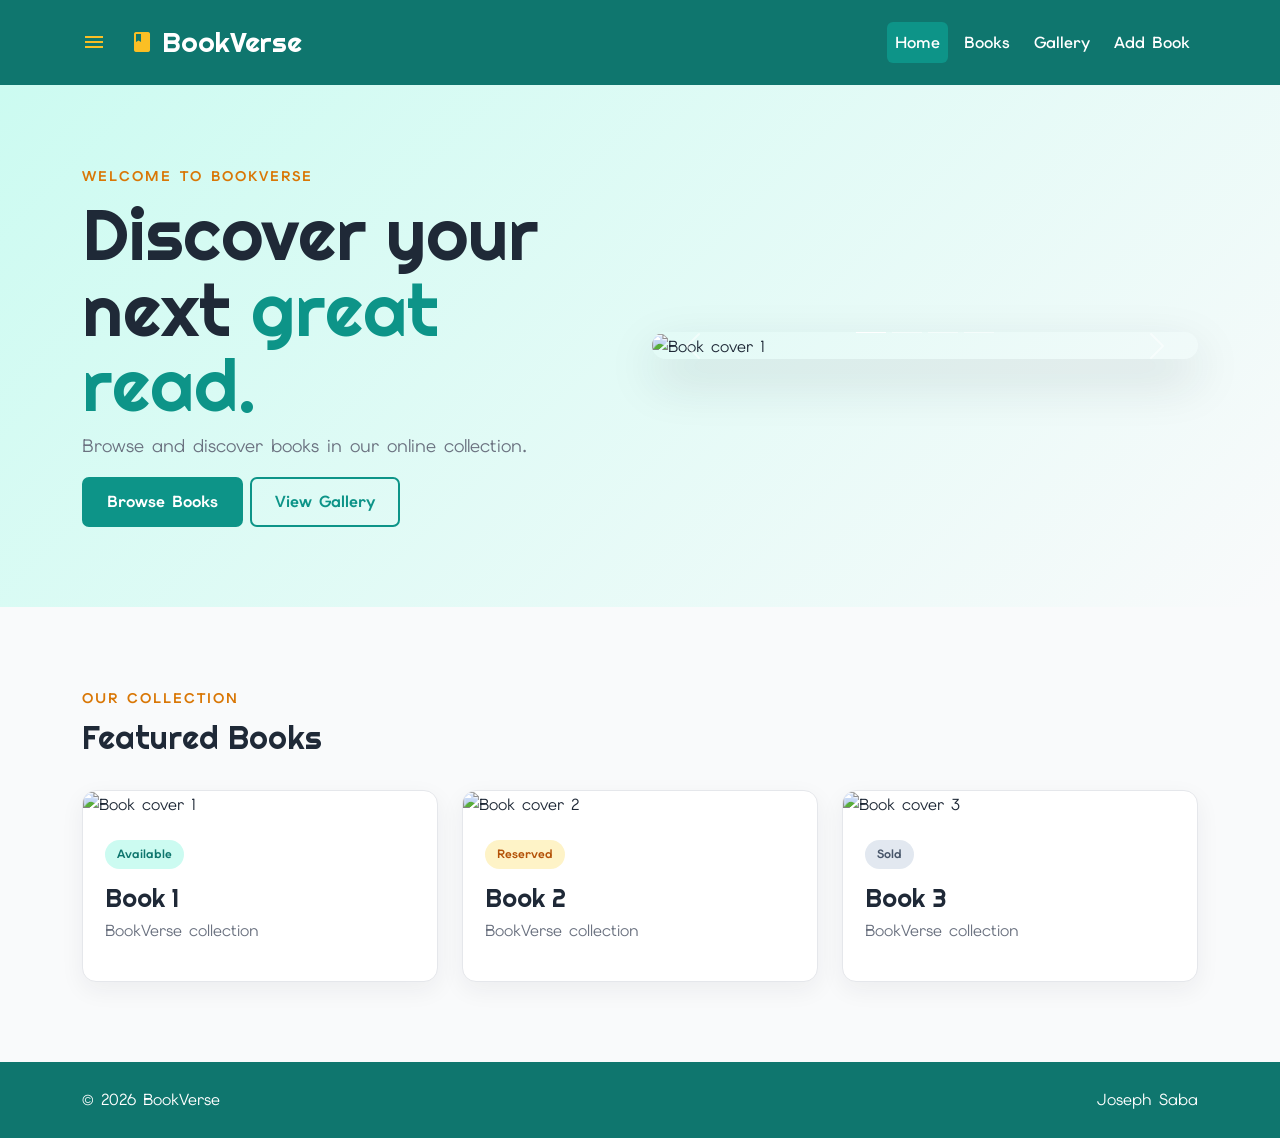
==== commit 8d4dd930: "Fixed required HTML pages for better structure and upholds to user requirements" ====
--- a/a1/index.html
+++ b/a1/index.html
@@ -4,28 +4,24 @@
     <meta charset="UTF-8">
     <meta name="viewport" content="width=device-width, initial-scale=1">
     <title>BookVerse | Home</title>
-    <link href="https://cdn.jsdelivr.net/npm/bootstrap@5.3.3/dist/css/bootstrap.min.css" rel="stylesheet">
-    <link href="https://fonts.googleapis.com/css2?family=Elms+Sans:wght@400;500;600;700&family=Righteous&display=swap" rel="stylesheet">
-    <link href="https://fonts.googleapis.com/icon?family=Material+Icons" rel="stylesheet">
+    <link rel="stylesheet" href="https://cdn.jsdelivr.net/npm/bootstrap@5.3.3/dist/css/bootstrap.min.css">
+    <link rel="stylesheet" href="https://fonts.googleapis.com/css2?family=Elms+Sans:wght@400;500;600;700&family=Righteous&display=swap">
+    <link rel="stylesheet" href="https://fonts.googleapis.com/icon?family=Material+Icons">
     <link rel="stylesheet" href="assets/css/style.css">
 </head>
 <body>
-
 <nav class="navbar navbar-expand-lg navbar-dark">
     <div class="container">
-        <a class="navbar-brand" href="index.html">
-            <span class="material-icons" aria-hidden="true">menu_book</span>
-            BookVerse
-        </a>
-        <button class="navbar-toggler" type="button" data-bs-toggle="collapse" data-bs-target="#navbarMenu" aria-controls="navbarMenu" aria-expanded="false" aria-label="Toggle navigation">
+        <a class="navbar-brand" href="index.html"><span class="material-icons">menu_book</span> BookVerse</a>
+        <button class="navbar-toggler" data-bs-toggle="collapse" data-bs-target="#menu" aria-label="Toggle navigation">
             <span class="navbar-toggler-icon"></span>
         </button>
-        <div class="collapse navbar-collapse" id="navbarMenu">
+        <div class="collapse navbar-collapse" id="menu">
             <ul class="navbar-nav ms-auto">
-                <li class="nav-item"><a class="nav-link active" href="index.html" aria-current="page">Home</a></li>
-                <li class="nav-item"><a class="nav-link" href="books.html">Books</a></li>
-                <li class="nav-item"><a class="nav-link" href="gallery.html">Gallery</a></li>
-                <li class="nav-item"><a class="nav-link" href="add.html">Add Book</a></li>
+                <li><a class="nav-link active" href="index.html">Home</a></li>
+                <li><a class="nav-link" href="books.html">Books</a></li>
+                <li><a class="nav-link" href="gallery.html">Gallery</a></li>
+                <li><a class="nav-link" href="add.html">Add Book</a></li>
             </ul>
         </div>
     </div>
@@ -34,41 +30,30 @@
 <main>
     <section class="hero">
         <div class="container">
-            <div class="row align-items-center">
+            <div class="row align-items-center g-4">
                 <div class="col-lg-6">
                     <p class="eyebrow">WELCOME TO BOOKVERSE</p>
                     <h1>Discover your next <span>great read.</span></h1>
-                    <p class="hero-description">Browse, discover and share books with the BookVerse community.</p>
-                    <div class="hero-buttons">
-                        <a href="books.html" class="btn btn-primary-custom">Browse Books</a>
-                        <a href="gallery.html" class="btn btn-outline-custom">View Gallery</a>
-                    </div>
+                    <p class="hero-description">Browse and discover books in our online collection.</p>
+                    <a class="btn btn-primary-custom" href="books.html">Browse Books</a>
+                    <a class="btn btn-outline-custom" href="gallery.html">View Gallery</a>
                 </div>
-
-                <div class="col-lg-6 mt-4 mt-lg-0">
-                    <div id="bookCarousel" class="carousel slide" data-bs-ride="carousel" aria-label="Featured books">
+                <div class="col-lg-6">
+                    <div id="bookCarousel" class="carousel slide" data-bs-ride="carousel">
                         <div class="carousel-indicators">
-                            <button type="button" data-bs-target="#bookCarousel" data-bs-slide-to="0" class="active" aria-current="true" aria-label="Book one"></button>
-                            <button type="button" data-bs-target="#bookCarousel" data-bs-slide-to="1" aria-label="Book two"></button>
-                            <button type="button" data-bs-target="#bookCarousel" data-bs-slide-to="2" aria-label="Book three"></button>
+                            <button data-bs-target="#bookCarousel" data-bs-slide-to="0" class="active" aria-label="Image 1"></button>
+                            <button data-bs-target="#bookCarousel" data-bs-slide-to="1" aria-label="Image 2"></button>
+                            <button data-bs-target="#bookCarousel" data-bs-slide-to="2" aria-label="Image 3"></button>
+                            <button data-bs-target="#bookCarousel" data-bs-slide-to="3" aria-label="Image 4"></button>
                         </div>
                         <div class="carousel-inner">
-                            <div class="carousel-item active">
-                                <img src="assets/images/covers/book1.jpg" alt="Cover of The Great Adventure">
-                            </div>
-                            <div class="carousel-item">
-                                <img src="assets/images/covers/book2.jpg" alt="Cover of Ocean Dreams">
-                            </div>
-                            <div class="carousel-item">
-                                <img src="assets/images/covers/book3.jpg" alt="Cover of Hidden Worlds">
-                            </div>
+                            <div class="carousel-item active"><img src="assets/images/covers/1.png" alt="Book cover 1"></div>
+                            <div class="carousel-item"><img src="assets/images/covers/2.png" alt="Book cover 2"></div>
+                            <div class="carousel-item"><img src="assets/images/covers/3.png" alt="Book cover 3"></div>
+                            <div class="carousel-item"><img src="assets/images/covers/4.png" alt="Book cover 4"></div>
                         </div>
-                        <button class="carousel-control-prev" type="button" data-bs-target="#bookCarousel" data-bs-slide="prev" aria-label="Previous book">
-                            <span class="carousel-control-prev-icon" aria-hidden="true"></span>
-                        </button>
-                        <button class="carousel-control-next" type="button" data-bs-target="#bookCarousel" data-bs-slide="next" aria-label="Next book">
-                            <span class="carousel-control-next-icon" aria-hidden="true"></span>
-                        </button>
+                        <button class="carousel-control-prev" data-bs-target="#bookCarousel" data-bs-slide="prev" aria-label="Previous"><span class="carousel-control-prev-icon"></span></button>
+                        <button class="carousel-control-next" data-bs-target="#bookCarousel" data-bs-slide="next" aria-label="Next"><span class="carousel-control-next-icon"></span></button>
                     </div>
                 </div>
             </div>
@@ -77,60 +62,18 @@
 
     <section class="featured">
         <div class="container">
-            <div class="section-title">
-                <p class="eyebrow">OUR COLLECTION</p>
-                <h2>Featured Books</h2>
-                <p>Explore books currently available through BookVerse.</p>
-            </div>
-
-            <div class="row g-4">
-                <div class="col-md-6 col-lg-4">
-                    <article class="book-card">
-                        <img src="assets/images/covers/book1.jpg" alt="Cover of The Great Adventure" loading="lazy">
-                        <div class="book-card-content">
-                            <span class="status available">Available</span>
-                            <h3>The Great Adventure</h3>
-                            <p>Sarah Mitchell</p>
-                            <strong>$25.00</strong>
-                        </div>
-                    </article>
-                </div>
-
-                <div class="col-md-6 col-lg-4">
-                    <article class="book-card">
-                        <img src="assets/images/covers/book2.jpg" alt="Cover of Ocean Dreams" loading="lazy">
-                        <div class="book-card-content">
-                            <span class="status reserved">Reserved</span>
-                            <h3>Ocean Dreams</h3>
-                            <p>Michael Stone</p>
-                            <strong>$30.00</strong>
-                        </div>
-                    </article>
-                </div>
-
-                <div class="col-md-6 col-lg-4">
-                    <article class="book-card">
-                        <img src="assets/images/covers/book3.jpg" alt="Cover of Hidden Worlds" loading="lazy">
-                        <div class="book-card-content">
-                            <span class="status sold">Sold</span>
-                            <h3>Hidden Worlds</h3>
-                            <p>Emily Carter</p>
-                            <strong>$20.00</strong>
-                        </div>
-                    </article>
-                </div>
+            <p class="eyebrow">OUR COLLECTION</p>
+            <h2>Featured Books</h2>
+            <div class="row g-4 mt-2">
+                <div class="col-md-4"><article class="book-card"><img src="assets/images/covers/1.png" alt="Book cover 1"><div class="book-card-content"><span class="status available">Available</span><h3>Book 1</h3><p>BookVerse collection</p></div></article></div>
+                <div class="col-md-4"><article class="book-card"><img src="assets/images/covers/2.png" alt="Book cover 2"><div class="book-card-content"><span class="status reserved">Reserved</span><h3>Book 2</h3><p>BookVerse collection</p></div></article></div>
+                <div class="col-md-4"><article class="book-card"><img src="assets/images/covers/3.png" alt="Book cover 3"><div class="book-card-content"><span class="status sold">Sold</span><h3>Book 3</h3><p>BookVerse collection</p></div></article></div>
             </div>
         </div>
     </section>
 </main>
 
-<footer>
-    <div class="container d-flex justify-content-between flex-wrap gap-2">
-        <p>&copy; 2026 BookVerse</p>
-        <p>Joseph Saba</p>
-    </div>
-</footer>
-
+<footer><div class="container d-flex justify-content-between"><p>&copy; 2026 BookVerse</p><p>Joseph Saba</p></div></footer>
 <script src="https://cdn.jsdelivr.net/npm/bootstrap@5.3.3/dist/js/bootstrap.bundle.min.js"></script>
 <script src="assets/js/scripts.js"></script>
 </body>
--- a/a1/assets/css/style.css
+++ b/a1/assets/css/style.css
@@ -1,12 +1,16 @@
 :root {
-    --teal: #0d9488;
-    --dark-teal: #0f766e;
-    --orange: #d97706;
-    --amber: #fbbf24;
-    --dark: #1f2937;
-    --grey: #6b7280;
-    --light: #f8fafc;
-    --white: #ffffff;
+    --primary: #0d9488;
+    --primary-dark: #0f766e;
+    --primary-light: #14b8a6;
+    --secondary: #d97706;
+    --secondary-dark: #b45309;
+    --accent-amber: #fbbf24;
+    --accent-green: #10b981;
+    --accent-slate: #475569;
+    --text-dark: #1f2937;
+    --text-light: #6b7280;
+    --background-light: #f9fafb;
+    --background-white: #ffffff;
     --border: #e5e7eb;
 }
 
@@ -20,8 +24,8 @@
 
 body {
     margin: 0;
-    background: var(--light);
-    color: var(--dark);
+    color: var(--text-dark);
+    background-color: var(--background-light);
     font-family: "Elms Sans", Arial, sans-serif;
     line-height: 1.6;
 }
@@ -34,54 +38,69 @@
 
 img {
     max-width: 100%;
-}
+    height: auto;
+}
+
+/* Navigation */
 
 .navbar {
-    background: var(--dark-teal);
     padding: 15px 0;
+    background-color: var(--primary-dark);
 }
 
 .navbar-brand {
     display: flex;
     align-items: center;
     gap: 8px;
+    color: var(--background-white);
     font-family: "Righteous", sans-serif;
     font-size: 28px;
 }
 
+.navbar-brand:hover {
+    color: var(--background-white);
+}
+
 .navbar-brand .material-icons {
-    color: var(--amber);
+    color: var(--accent-amber);
 }
 
 .nav-link {
-    color: var(--white) !important;
+    margin-left: 8px;
+    color: var(--background-white) !important;
     font-weight: 600;
-    margin-left: 8px;
     border-radius: 6px;
 }
 
 .nav-link:hover,
 .nav-link.active {
-    background: var(--teal);
+    background-color: var(--primary);
 }
 
 .nav-link:focus-visible,
 .btn:focus-visible,
 .navbar-toggler:focus-visible,
 .gallery-item:focus-visible {
-    outline: 3px solid var(--amber);
+    outline: 3px solid var(--accent-amber);
     outline-offset: 3px;
 }
+
+/* Home page */
 
 .hero {
     padding: 80px 0;
-    background: linear-gradient(135deg, #ecfdf5, #f8fafc);
+    background: linear-gradient(
+        135deg,
+        #ccfbf1,
+        var(--background-light)
+    );
 }
 
 .eyebrow {
-    color: var(--orange);
+    margin-bottom: 10px;
+    color: var(--secondary);
+    font-size: 14px;
     font-weight: 700;
-    font-size: 14px;
     letter-spacing: 2px;
 }
 
@@ -92,55 +111,60 @@
 }
 
 .hero h1 span {
-    color: var(--teal);
+    color: var(--primary);
 }
 
 .hero-description {
     max-width: 550px;
-    color: var(--grey);
+    color: var(--text-light);
     font-size: 18px;
 }
 
 .hero-buttons,
 .filter-buttons {
     display: flex;
+    flex-wrap: wrap;
     gap: 12px;
-    flex-wrap: wrap;
-}
+}
+
+/* Buttons */
 
 .btn-primary-custom,
 .btn-outline-custom {
     padding: 11px 23px;
+    border-radius: 7px;
     font-weight: 700;
-    border-radius: 7px;
 }
 
 .btn-primary-custom {
-    color: var(--white);
-    background: var(--teal);
-    border: 2px solid var(--teal);
+    color: var(--background-white);
+    background-color: var(--primary);
+    border: 2px solid var(--primary);
 }
 
 .btn-primary-custom:hover {
-    color: var(--white);
-    background: var(--dark-teal);
-    border-color: var(--dark-teal);
+    color: var(--background-white);
+    background-color: var(--primary-dark);
+    border-color: var(--primary-dark);
 }
 
 .btn-outline-custom {
-    color: var(--teal);
-    border: 2px solid var(--teal);
+    color: var(--primary);
+    background-color: transparent;
+    border: 2px solid var(--primary);
 }
 
 .btn-outline-custom:hover {
-    color: var(--white);
-    background: var(--teal);
-}
+    color: var(--background-white);
+    background-color: var(--primary);
+}
+
+/* Carousel */
 
 .carousel {
     overflow: hidden;
     border-radius: 18px;
-    box-shadow: 0 20px 50px rgb(0 0 0 / 15%);
+    box-shadow: 0 20px 50px rgba(31, 41, 55, 0.15);
 }
 
 .carousel img {
@@ -149,6 +173,8 @@
     object-fit: cover;
 }
 
+/* Sections */
+
 .featured {
     padding: 80px 0;
 }
@@ -164,20 +190,23 @@
 
 .section-title p:last-child,
 .page-header p:last-child {
-    color: var(--grey);
-}
+    color: var(--text-light);
+}
+
+/* Book cards */
 
 .book-card {
     height: 100%;
     overflow: hidden;
-    background: var(--white);
+    background-color: var(--background-white);
     border: 1px solid var(--border);
     border-radius: 14px;
-    box-shadow: 0 8px 25px rgb(0 0 0 / 6%);
-    transition: transform 0.2s ease;
+    box-shadow: 0 8px 25px rgba(31, 41, 55, 0.06);
+    transition: transform 0.2s ease, box-shadow 0.2s ease;
 }
 
 .book-card:hover {
+    box-shadow: 0 14px 30px rgba(31, 41, 55, 0.12);
     transform: translateY(-6px);
 }
 
@@ -197,13 +226,15 @@
 }
 
 .book-card p {
-    color: var(--grey);
+    color: var(--text-light);
 }
 
 .book-card strong {
-    color: var(--dark-teal);
+    color: var(--primary-dark);
     font-size: 18px;
 }
+
+/* Book statuses */
 
 .status {
     display: inline-block;
@@ -214,43 +245,49 @@
 }
 
 .available {
-    color: #047857;
-    background: #d1fae5;
+    color: var(--primary-dark);
+    background-color: #ccfbf1;
 }
 
 .reserved {
-    color: #b45309;
-    background: #fef3c7;
+    color: var(--secondary-dark);
+    background-color: #fef3c7;
 }
 
 .sold {
-    color: #475569;
-    background: #e2e8f0;
-}
+    color: var(--accent-slate);
+    background-color: #e2e8f0;
+}
+
+/* Page headers */
 
 .page-header {
     padding: 65px 0;
-    background: #ecfdf5;
+    background-color: #ccfbf1;
 }
 
 .page-header h1 {
     margin-bottom: 8px;
 }
 
+/* Books table */
+
 .book-table {
-    background: var(--white);
+    background-color: var(--background-white);
 }
 
 .book-table th {
-    color: var(--dark-teal);
-}
+    color: var(--primary-dark);
+}
+
+/* Gallery */
 
 .gallery-item {
     width: 100%;
     padding: 0;
     overflow: hidden;
     cursor: pointer;
-    background: none;
+    background-color: transparent;
     border: 0;
     border-radius: 14px;
 }
@@ -266,14 +303,16 @@
     transform: scale(1.04);
 }
 
+/* Add Book form */
+
 .form-card {
     max-width: 700px;
     margin: auto;
     padding: 30px;
-    background: var(--white);
+    background-color: var(--background-white);
     border: 1px solid var(--border);
     border-radius: 14px;
-    box-shadow: 0 8px 25px rgb(0 0 0 / 6%);
+    box-shadow: 0 8px 25px rgba(31, 41, 55, 0.06);
 }
 
 .image-preview {
@@ -283,15 +322,19 @@
     border-radius: 8px;
 }
 
+/* Footer */
+
 footer {
     padding: 25px 0;
-    color: var(--white);
-    background: var(--dark-teal);
+    color: var(--background-white);
+    background-color: var(--primary-dark);
 }
 
 footer p {
     margin: 0;
 }
+
+/* Responsive layout */
 
 @media (max-width: 767px) {
     .hero {
@@ -314,7 +357,13 @@
     .page-header h1 {
         font-size: 34px;
     }
-}
+
+    .gallery-item img {
+        height: 260px;
+    }
+}
+
+/* Reduced motion accessibility */
 
 @media (prefers-reduced-motion: reduce) {
     html {
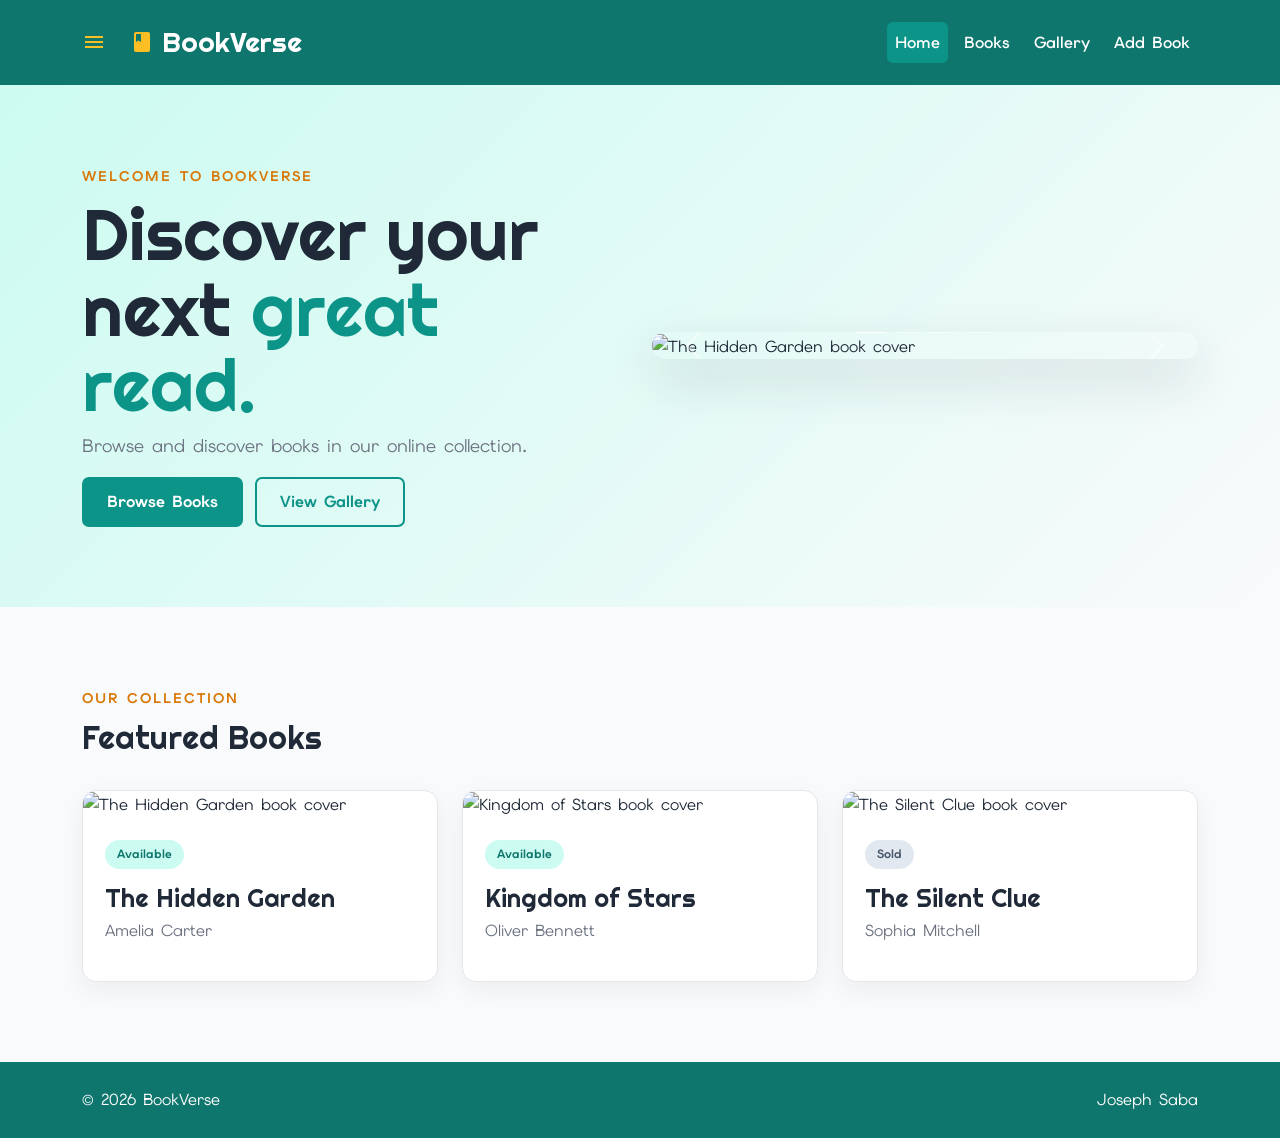
==== commit 05e8a824: "Fix homepage structure, navigation, carousel, featured books, and accessibility markup" ====
--- a/a1/index.html
+++ b/a1/index.html
@@ -4,77 +4,225 @@
     <meta charset="UTF-8">
     <meta name="viewport" content="width=device-width, initial-scale=1">
     <title>BookVerse | Home</title>
+
     <link rel="stylesheet" href="https://cdn.jsdelivr.net/npm/bootstrap@5.3.3/dist/css/bootstrap.min.css">
     <link rel="stylesheet" href="https://fonts.googleapis.com/css2?family=Elms+Sans:wght@400;500;600;700&family=Righteous&display=swap">
     <link rel="stylesheet" href="https://fonts.googleapis.com/icon?family=Material+Icons">
     <link rel="stylesheet" href="assets/css/style.css">
 </head>
+
 <body>
-<nav class="navbar navbar-expand-lg navbar-dark">
-    <div class="container">
-        <a class="navbar-brand" href="index.html"><span class="material-icons">menu_book</span> BookVerse</a>
-        <button class="navbar-toggler" data-bs-toggle="collapse" data-bs-target="#menu" aria-label="Toggle navigation">
-            <span class="navbar-toggler-icon"></span>
-        </button>
-        <div class="collapse navbar-collapse" id="menu">
-            <ul class="navbar-nav ms-auto">
-                <li><a class="nav-link active" href="index.html">Home</a></li>
-                <li><a class="nav-link" href="books.html">Books</a></li>
-                <li><a class="nav-link" href="gallery.html">Gallery</a></li>
-                <li><a class="nav-link" href="add.html">Add Book</a></li>
-            </ul>
+    <nav class="navbar navbar-expand-lg navbar-dark">
+        <div class="container">
+            <a class="navbar-brand" href="index.html">
+                <span class="material-icons" aria-hidden="true">menu_book</span>
+                BookVerse
+            </a>
+
+            <button
+                class="navbar-toggler"
+                type="button"
+                data-bs-toggle="collapse"
+                data-bs-target="#mainMenu"
+                aria-controls="mainMenu"
+                aria-expanded="false"
+                aria-label="Toggle navigation"
+            >
+                <span class="navbar-toggler-icon"></span>
+            </button>
+
+            <div class="collapse navbar-collapse" id="mainMenu">
+                <ul class="navbar-nav ms-auto">
+                    <li class="nav-item">
+                        <a class="nav-link active" href="index.html" aria-current="page">
+                            Home
+                        </a>
+                    </li>
+                    <li class="nav-item">
+                        <a class="nav-link" href="books.html">Books</a>
+                    </li>
+                    <li class="nav-item">
+                        <a class="nav-link" href="gallery.html">Gallery</a>
+                    </li>
+                    <li class="nav-item">
+                        <a class="nav-link" href="add.html">Add Book</a>
+                    </li>
+                </ul>
+            </div>
         </div>
-    </div>
-</nav>
-
-<main>
-    <section class="hero">
-        <div class="container">
-            <div class="row align-items-center g-4">
-                <div class="col-lg-6">
-                    <p class="eyebrow">WELCOME TO BOOKVERSE</p>
-                    <h1>Discover your next <span>great read.</span></h1>
-                    <p class="hero-description">Browse and discover books in our online collection.</p>
-                    <a class="btn btn-primary-custom" href="books.html">Browse Books</a>
-                    <a class="btn btn-outline-custom" href="gallery.html">View Gallery</a>
-                </div>
-                <div class="col-lg-6">
-                    <div id="bookCarousel" class="carousel slide" data-bs-ride="carousel">
-                        <div class="carousel-indicators">
-                            <button data-bs-target="#bookCarousel" data-bs-slide-to="0" class="active" aria-label="Image 1"></button>
-                            <button data-bs-target="#bookCarousel" data-bs-slide-to="1" aria-label="Image 2"></button>
-                            <button data-bs-target="#bookCarousel" data-bs-slide-to="2" aria-label="Image 3"></button>
-                            <button data-bs-target="#bookCarousel" data-bs-slide-to="3" aria-label="Image 4"></button>
+    </nav>
+
+    <main>
+        <section class="hero">
+            <div class="container">
+                <div class="row align-items-center g-4">
+                    <div class="col-lg-6">
+                        <p class="eyebrow">WELCOME TO BOOKVERSE</p>
+                        <h1>Discover your next <span>great read.</span></h1>
+                        <p class="hero-description">
+                            Browse and discover books in our online collection.
+                        </p>
+
+                        <div class="hero-buttons">
+                            <a class="btn btn-primary-custom" href="books.html">
+                                Browse Books
+                            </a>
+                            <a class="btn btn-outline-custom" href="gallery.html">
+                                View Gallery
+                            </a>
                         </div>
-                        <div class="carousel-inner">
-                            <div class="carousel-item active"><img src="assets/images/covers/1.png" alt="Book cover 1"></div>
-                            <div class="carousel-item"><img src="assets/images/covers/2.png" alt="Book cover 2"></div>
-                            <div class="carousel-item"><img src="assets/images/covers/3.png" alt="Book cover 3"></div>
-                            <div class="carousel-item"><img src="assets/images/covers/4.png" alt="Book cover 4"></div>
+                    </div>
+
+                    <div class="col-lg-6">
+                        <div
+                            id="bookCarousel"
+                            class="carousel slide"
+                            data-bs-ride="carousel"
+                        >
+                            <div class="carousel-indicators">
+                                <button
+                                    type="button"
+                                    data-bs-target="#bookCarousel"
+                                    data-bs-slide-to="0"
+                                    class="active"
+                                    aria-current="true"
+                                    aria-label="Slide 1"
+                                ></button>
+                                <button
+                                    type="button"
+                                    data-bs-target="#bookCarousel"
+                                    data-bs-slide-to="1"
+                                    aria-label="Slide 2"
+                                ></button>
+                                <button
+                                    type="button"
+                                    data-bs-target="#bookCarousel"
+                                    data-bs-slide-to="2"
+                                    aria-label="Slide 3"
+                                ></button>
+                                <button
+                                    type="button"
+                                    data-bs-target="#bookCarousel"
+                                    data-bs-slide-to="3"
+                                    aria-label="Slide 4"
+                                ></button>
+                            </div>
+
+                            <div class="carousel-inner">
+                                <div class="carousel-item active">
+                                    <img
+                                        src="assets/images/covers/1.png"
+                                        alt="The Hidden Garden book cover"
+                                    >
+                                </div>
+
+                                <div class="carousel-item">
+                                    <img
+                                        src="assets/images/covers/2.png"
+                                        alt="Kingdom of Stars book cover"
+                                    >
+                                </div>
+
+                                <div class="carousel-item">
+                                    <img
+                                        src="assets/images/covers/3.png"
+                                        alt="The Silent Clue book cover"
+                                    >
+                                </div>
+
+                                <div class="carousel-item">
+                                    <img
+                                        src="assets/images/covers/4.png"
+                                        alt="Beyond the Mountains book cover"
+                                    >
+                                </div>
+                            </div>
+
+                            <button
+                                class="carousel-control-prev"
+                                type="button"
+                                data-bs-target="#bookCarousel"
+                                data-bs-slide="prev"
+                                aria-label="Previous slide"
+                            >
+                                <span class="carousel-control-prev-icon"></span>
+                            </button>
+
+                            <button
+                                class="carousel-control-next"
+                                type="button"
+                                data-bs-target="#bookCarousel"
+                                data-bs-slide="next"
+                                aria-label="Next slide"
+                            >
+                                <span class="carousel-control-next-icon"></span>
+                            </button>
                         </div>
-                        <button class="carousel-control-prev" data-bs-target="#bookCarousel" data-bs-slide="prev" aria-label="Previous"><span class="carousel-control-prev-icon"></span></button>
-                        <button class="carousel-control-next" data-bs-target="#bookCarousel" data-bs-slide="next" aria-label="Next"><span class="carousel-control-next-icon"></span></button>
                     </div>
                 </div>
             </div>
+        </section>
+
+        <section class="featured">
+            <div class="container">
+                <p class="eyebrow">OUR COLLECTION</p>
+                <h2>Featured Books</h2>
+
+                <div class="row g-4 mt-2">
+                    <div class="col-md-4">
+                        <article class="book-card">
+                            <img
+                                src="assets/images/covers/1.png"
+                                alt="The Hidden Garden book cover"
+                            >
+                            <div class="book-card-content">
+                                <span class="status available">Available</span>
+                                <h3>The Hidden Garden</h3>
+                                <p>Amelia Carter</p>
+                            </div>
+                        </article>
+                    </div>
+
+                    <div class="col-md-4">
+                        <article class="book-card">
+                            <img
+                                src="assets/images/covers/2.png"
+                                alt="Kingdom of Stars book cover"
+                            >
+                            <div class="book-card-content">
+                                <span class="status available">Available</span>
+                                <h3>Kingdom of Stars</h3>
+                                <p>Oliver Bennett</p>
+                            </div>
+                        </article>
+                    </div>
+
+                    <div class="col-md-4">
+                        <article class="book-card">
+                            <img
+                                src="assets/images/covers/3.png"
+                                alt="The Silent Clue book cover"
+                            >
+                            <div class="book-card-content">
+                                <span class="status sold">Sold</span>
+                                <h3>The Silent Clue</h3>
+                                <p>Sophia Mitchell</p>
+                            </div>
+                        </article>
+                    </div>
+                </div>
+            </div>
+        </section>
+    </main>
+
+    <footer>
+        <div class="container d-flex justify-content-between">
+            <p>&copy; 2026 BookVerse</p>
+            <p>Joseph Saba</p>
         </div>
-    </section>
-
-    <section class="featured">
-        <div class="container">
-            <p class="eyebrow">OUR COLLECTION</p>
-            <h2>Featured Books</h2>
-            <div class="row g-4 mt-2">
-                <div class="col-md-4"><article class="book-card"><img src="assets/images/covers/1.png" alt="Book cover 1"><div class="book-card-content"><span class="status available">Available</span><h3>Book 1</h3><p>BookVerse collection</p></div></article></div>
-                <div class="col-md-4"><article class="book-card"><img src="assets/images/covers/2.png" alt="Book cover 2"><div class="book-card-content"><span class="status reserved">Reserved</span><h3>Book 2</h3><p>BookVerse collection</p></div></article></div>
-                <div class="col-md-4"><article class="book-card"><img src="assets/images/covers/3.png" alt="Book cover 3"><div class="book-card-content"><span class="status sold">Sold</span><h3>Book 3</h3><p>BookVerse collection</p></div></article></div>
-            </div>
-        </div>
-    </section>
-</main>
-
-<footer><div class="container d-flex justify-content-between"><p>&copy; 2026 BookVerse</p><p>Joseph Saba</p></div></footer>
-<script src="https://cdn.jsdelivr.net/npm/bootstrap@5.3.3/dist/js/bootstrap.bundle.min.js"></script>
-<script src="assets/js/scripts.js"></script>
+    </footer>
+
+    <script src="https://cdn.jsdelivr.net/npm/bootstrap@5.3.3/dist/js/bootstrap.bundle.min.js"></script>
+    <script src="assets/js/scripts.js"></script>
 </body>
 </html>
